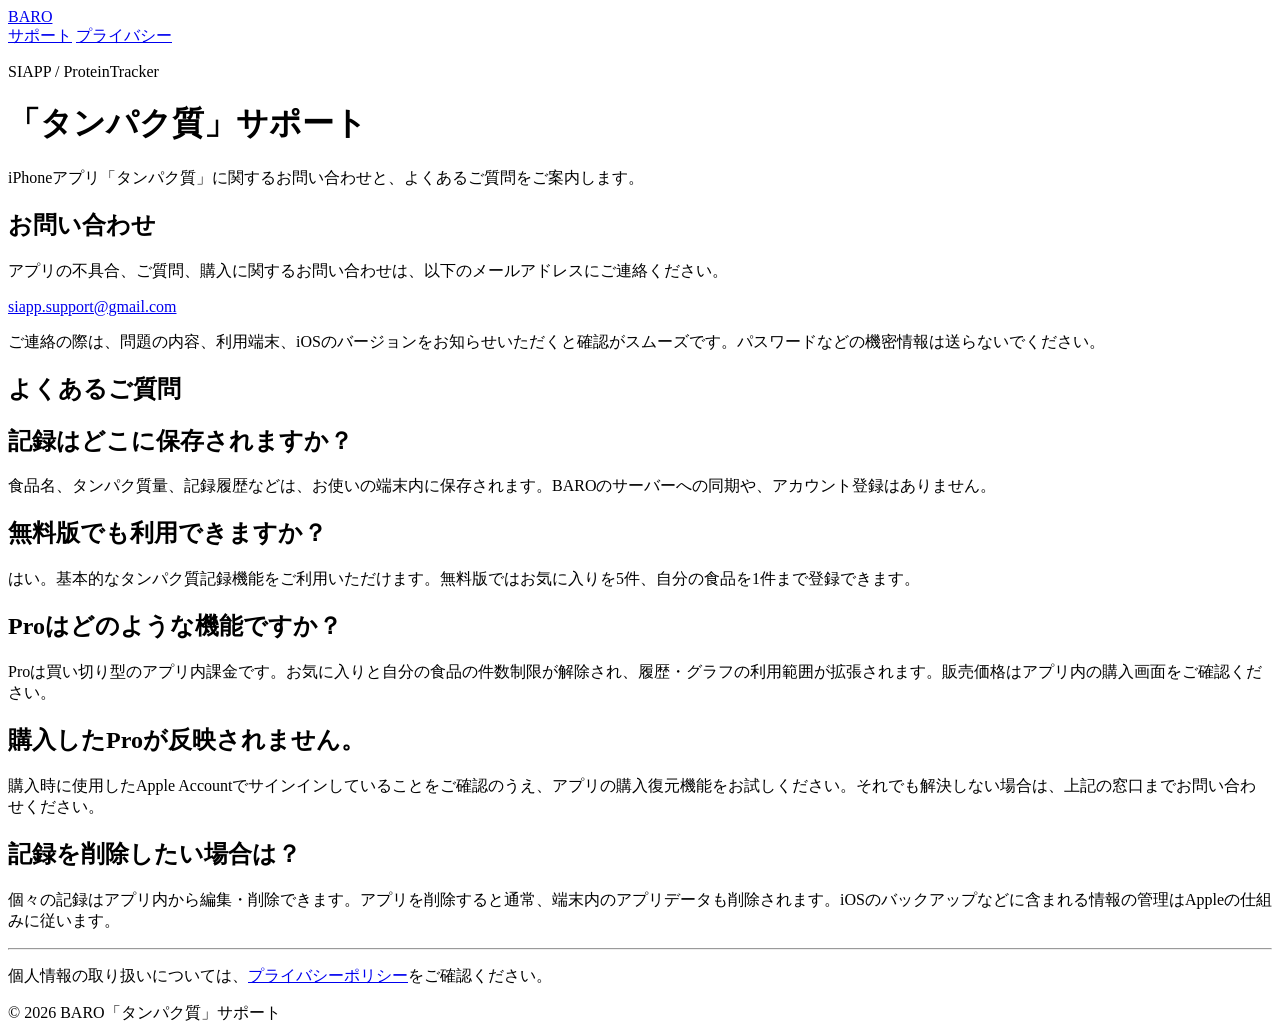
==== index.html @ ef9f5311 "Add index.html for SIAPP support pages" ====
<!doctype html>
<html lang="ja">
<head>
  <meta charset="utf-8">
  <meta name="viewport" content="width=device-width, initial-scale=1">
  <meta name="description" content="BAROが提供するiPhoneアプリ「タンパク質」のサポートページ。">
  <title>サポート｜タンパク質｜BARO</title>
  <link rel="stylesheet" href="style.css">
</head>
<body>
  <div class="site">
    <header class="masthead">
      <a class="brand" href="./" aria-label="BARO タンパク質サポート">BARO</a>
      <nav class="nav" aria-label="ページ内ナビゲーション">
        <a href="./" aria-current="page">サポート</a>
        <a href="privacy.html">プライバシー</a>
      </nav>
    </header>
    <main>
      <p class="eyebrow">SIAPP / ProteinTracker</p>
      <h1>「タンパク質」サポート</h1>
      <p class="lead">iPhoneアプリ「タンパク質」に関するお問い合わせと、よくあるご質問をご案内します。</p>

      <section class="panel" aria-labelledby="contact-title">
        <h2 id="contact-title">お問い合わせ</h2>
        <p>アプリの不具合、ご質問、購入に関するお問い合わせは、以下のメールアドレスにご連絡ください。</p>
        <p class="contact"><a href="mailto:siapp.support@gmail.com?subject=%E3%80%90%E3%82%BF%E3%83%B3%E3%83%91%E3%82%AF%E8%B3%AA%E3%80%91%E3%81%8A%E5%95%8F%E3%81%84%E5%90%88%E3%82%8F%E3%81%9B">siapp.support@gmail.com</a></p>
        <p class="small">ご連絡の際は、問題の内容、利用端末、iOSのバージョンをお知らせいただくと確認がスムーズです。パスワードなどの機密情報は送らないでください。</p>
      </section>

      <section aria-labelledby="faq-title">
        <h2 id="faq-title">よくあるご質問</h2>
        <h2>記録はどこに保存されますか？</h2>
        <p>食品名、タンパク質量、記録履歴などは、お使いの端末内に保存されます。BAROのサーバーへの同期や、アカウント登録はありません。</p>

        <h2>無料版でも利用できますか？</h2>
        <p>はい。基本的なタンパク質記録機能をご利用いただけます。無料版ではお気に入りを5件、自分の食品を1件まで登録できます。</p>

        <h2>Proはどのような機能ですか？</h2>
        <p>Proは買い切り型のアプリ内課金です。お気に入りと自分の食品の件数制限が解除され、履歴・グラフの利用範囲が拡張されます。販売価格はアプリ内の購入画面をご確認ください。</p>

        <h2>購入したProが反映されません。</h2>
        <p>購入時に使用したApple Accountでサインインしていることをご確認のうえ、アプリの購入復元機能をお試しください。それでも解決しない場合は、上記の窓口までお問い合わせください。</p>

        <h2>記録を削除したい場合は？</h2>
        <p>個々の記録はアプリ内から編集・削除できます。アプリを削除すると通常、端末内のアプリデータも削除されます。iOSのバックアップなどに含まれる情報の管理はAppleの仕組みに従います。</p>
      </section>
      <hr class="divider">
      <p>個人情報の取り扱いについては、<a href="privacy.html">プライバシーポリシー</a>をご確認ください。</p>
    </main>
    <footer class="footer"><span>© 2026 BARO</span><span>「タンパク質」サポート</span></footer>
  </div>
</body>
</html>
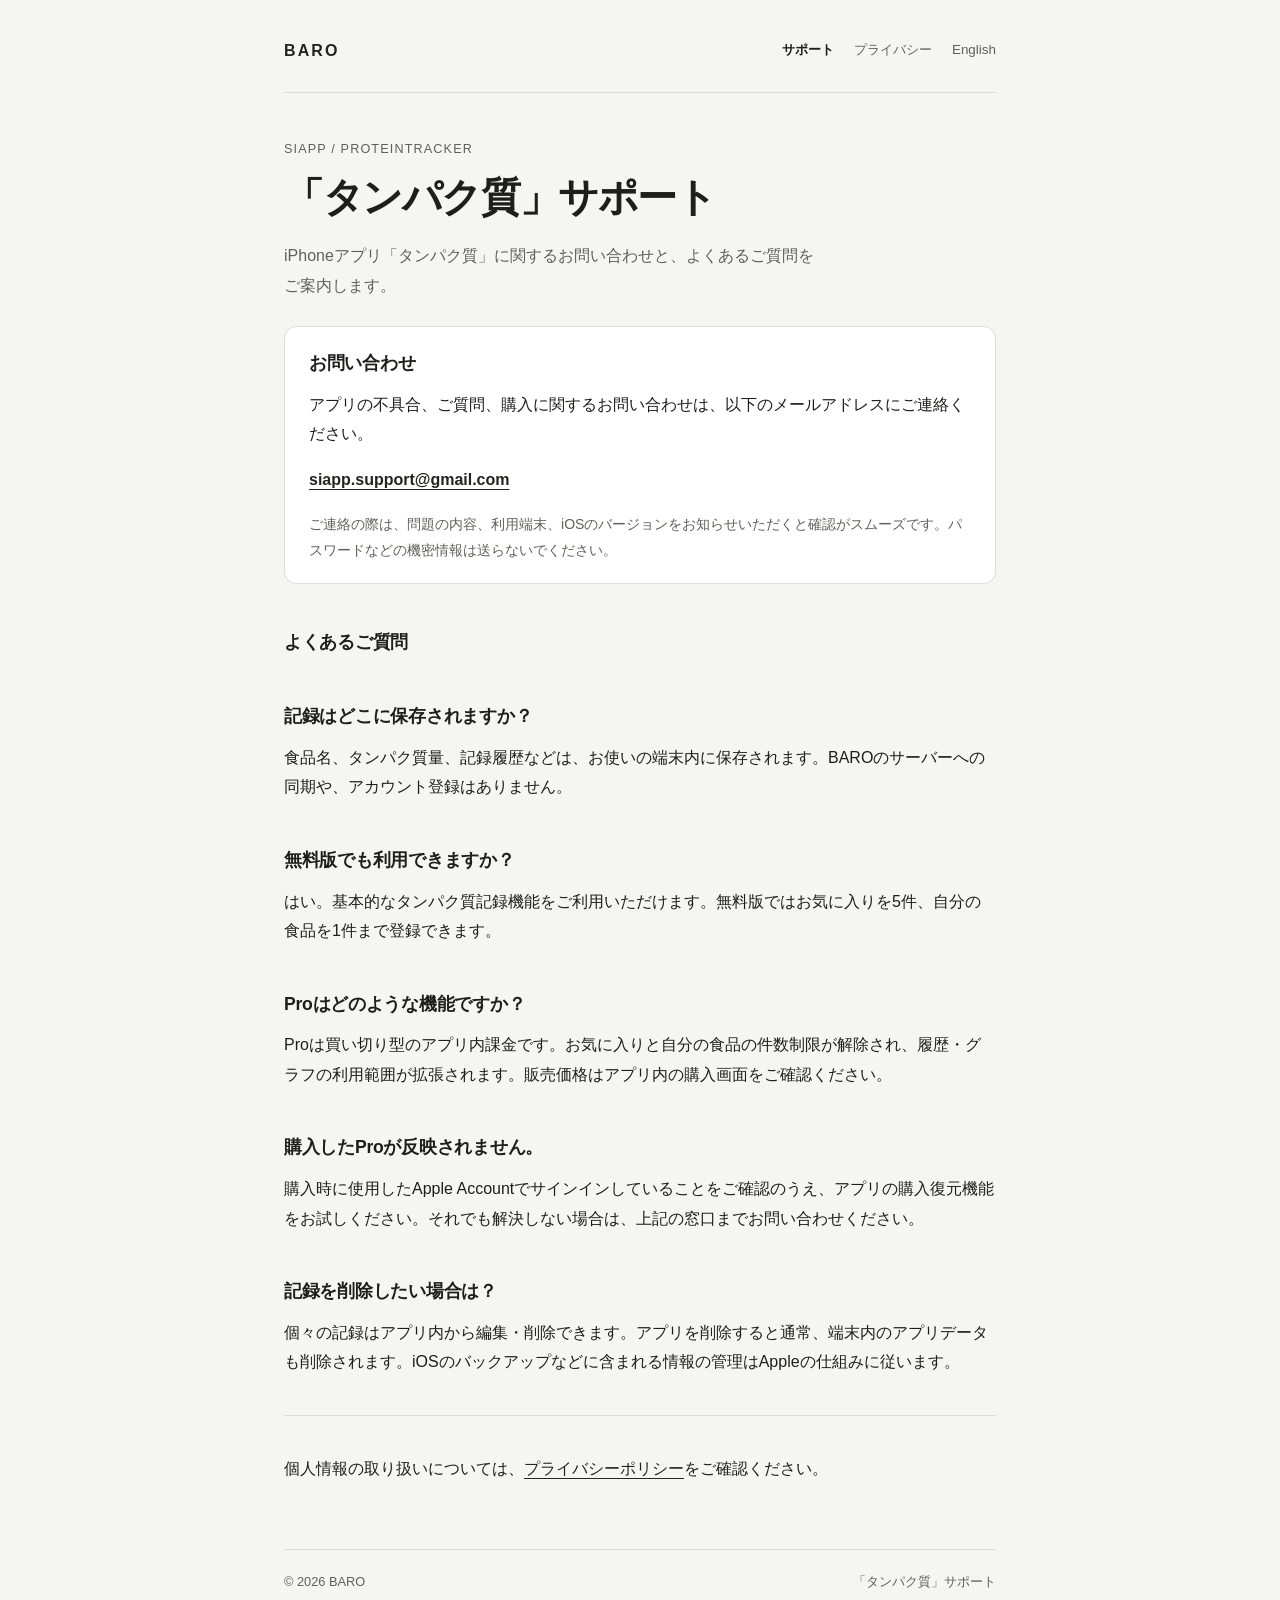
==== commit 5b261b0b: "Link Japanese support page to English version" ====
--- a/index.html
+++ b/index.html
@@ -14,6 +14,7 @@
       <nav class="nav" aria-label="ページ内ナビゲーション">
         <a href="./" aria-current="page">サポート</a>
         <a href="privacy.html">プライバシー</a>
+        <a href="en.html" lang="en" hreflang="en">English</a>
       </nav>
     </header>
     <main>
--- a/style.css
+++ b/style.css
@@ -0,0 +1,2 @@
+:root{color-scheme:light dark;--paper:#f5f5f2;--panel:#fff;--ink:#1e1e1c;--muted:#60605b;--line:#ddddd7;--link:#242420}
+*{box-sizing:border-box}html{font-size:16px}body{margin:0;background:var(--paper);color:var(--ink);font-family:-apple-system,BlinkMacSystemFont,"Hiragino Kaku Gothic ProN","Yu Gothic",Meiryo,sans-serif;line-height:1.85;-webkit-font-smoothing:antialiased}a{color:var(--link);text-decoration-thickness:1px;text-underline-offset:4px}a:hover{opacity:.7}a:focus-visible{outline:2px solid currentColor;outline-offset:5px}.site{max-width:760px;margin:0 auto;padding:36px 24px 80px}.masthead{display:flex;align-items:center;justify-content:space-between;gap:18px;padding-bottom:26px;border-bottom:1px solid var(--line)}.brand{font-size:1rem;font-weight:750;letter-spacing:.13em;text-decoration:none}.nav{display:flex;gap:20px;flex-wrap:wrap}.nav a{font-size:.84rem;color:var(--muted);text-decoration:none}.nav a[aria-current=page]{color:var(--ink);font-weight:700}.eyebrow{margin:45px 0 9px;color:var(--muted);font-size:.79rem;letter-spacing:.09em;text-transform:uppercase}h1{margin:0 0 16px;font-size:clamp(1.75rem,4vw,2.5rem);font-weight:740;letter-spacing:-.035em;line-height:1.38}h2{margin:42px 0 10px;font-size:1.1rem;letter-spacing:-.015em}p{margin:10px 0 16px}.lead{font-size:1rem;color:var(--muted);max-width:60ch}.panel{background:var(--panel);border:1px solid var(--line);border-radius:12px;padding:20px 24px;margin:26px 0}.panel h2{margin:0 0 10px}.panel p:last-child{margin-bottom:0}ul{padding-left:1.4rem}li{padding:3px 0}.small{font-size:.88rem;color:var(--muted)}.divider{border:0;border-top:1px solid var(--line);margin:38px 0}.footer{margin-top:65px;padding-top:20px;border-top:1px solid var(--line);display:flex;justify-content:space-between;flex-wrap:wrap;gap:8px;color:var(--muted);font-size:.8rem}.contact{font-weight:650;overflow-wrap:anywhere}.alert{font-weight:600}.date{margin-top:15px;color:var(--muted);font-size:.86rem}@media(max-width:480px){.site{padding:24px 18px 60px}.masthead{align-items:flex-start}.nav{gap:12px}.panel{padding:18px}}@media(prefers-color-scheme:dark){:root{--paper:#151515;--panel:#202020;--ink:#eaeae6;--muted:#bab9b3;--line:#40403b;--link:#f5f5f2}}
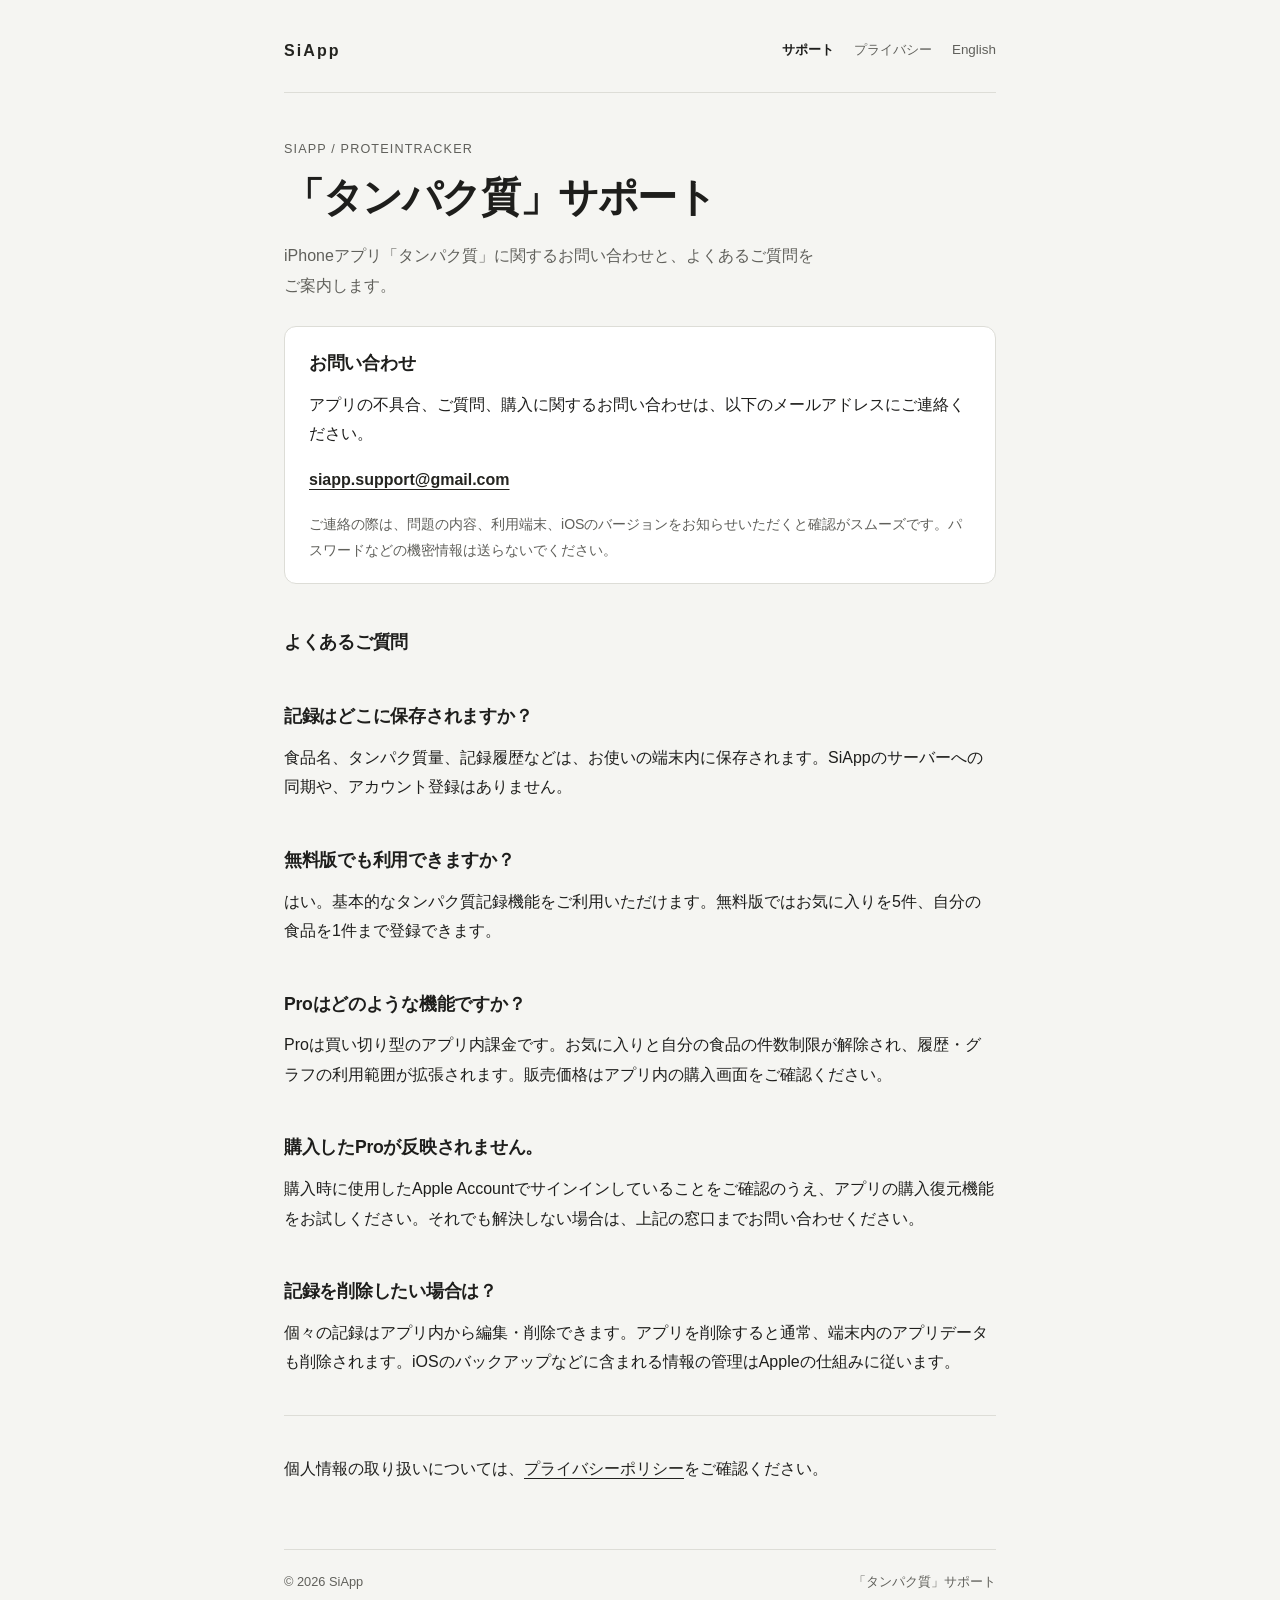
==== commit 1dae9abd: "Update index.html branding from BARO to SiApp" ====
--- a/index.html
+++ b/index.html
@@ -3,14 +3,14 @@
 <head>
   <meta charset="utf-8">
   <meta name="viewport" content="width=device-width, initial-scale=1">
-  <meta name="description" content="BAROが提供するiPhoneアプリ「タンパク質」のサポートページ。">
-  <title>サポート｜タンパク質｜BARO</title>
+  <meta name="description" content="SiAppが提供するiPhoneアプリ「タンパク質」のサポートページ。">
+  <title>サポート｜タンパク質｜SiApp</title>
   <link rel="stylesheet" href="style.css">
 </head>
 <body>
   <div class="site">
     <header class="masthead">
-      <a class="brand" href="./" aria-label="BARO タンパク質サポート">BARO</a>
+      <a class="brand" href="./" aria-label="SiApp タンパク質サポート">SiApp</a>
       <nav class="nav" aria-label="ページ内ナビゲーション">
         <a href="./" aria-current="page">サポート</a>
         <a href="privacy.html">プライバシー</a>
@@ -32,7 +32,7 @@
       <section aria-labelledby="faq-title">
         <h2 id="faq-title">よくあるご質問</h2>
         <h2>記録はどこに保存されますか？</h2>
-        <p>食品名、タンパク質量、記録履歴などは、お使いの端末内に保存されます。BAROのサーバーへの同期や、アカウント登録はありません。</p>
+        <p>食品名、タンパク質量、記録履歴などは、お使いの端末内に保存されます。SiAppのサーバーへの同期や、アカウント登録はありません。</p>
 
         <h2>無料版でも利用できますか？</h2>
         <p>はい。基本的なタンパク質記録機能をご利用いただけます。無料版ではお気に入りを5件、自分の食品を1件まで登録できます。</p>
@@ -49,7 +49,7 @@
       <hr class="divider">
       <p>個人情報の取り扱いについては、<a href="privacy.html">プライバシーポリシー</a>をご確認ください。</p>
     </main>
-    <footer class="footer"><span>© 2026 BARO</span><span>「タンパク質」サポート</span></footer>
+    <footer class="footer"><span>© 2026 SiApp</span><span>「タンパク質」サポート</span></footer>
   </div>
 </body>
 </html>
